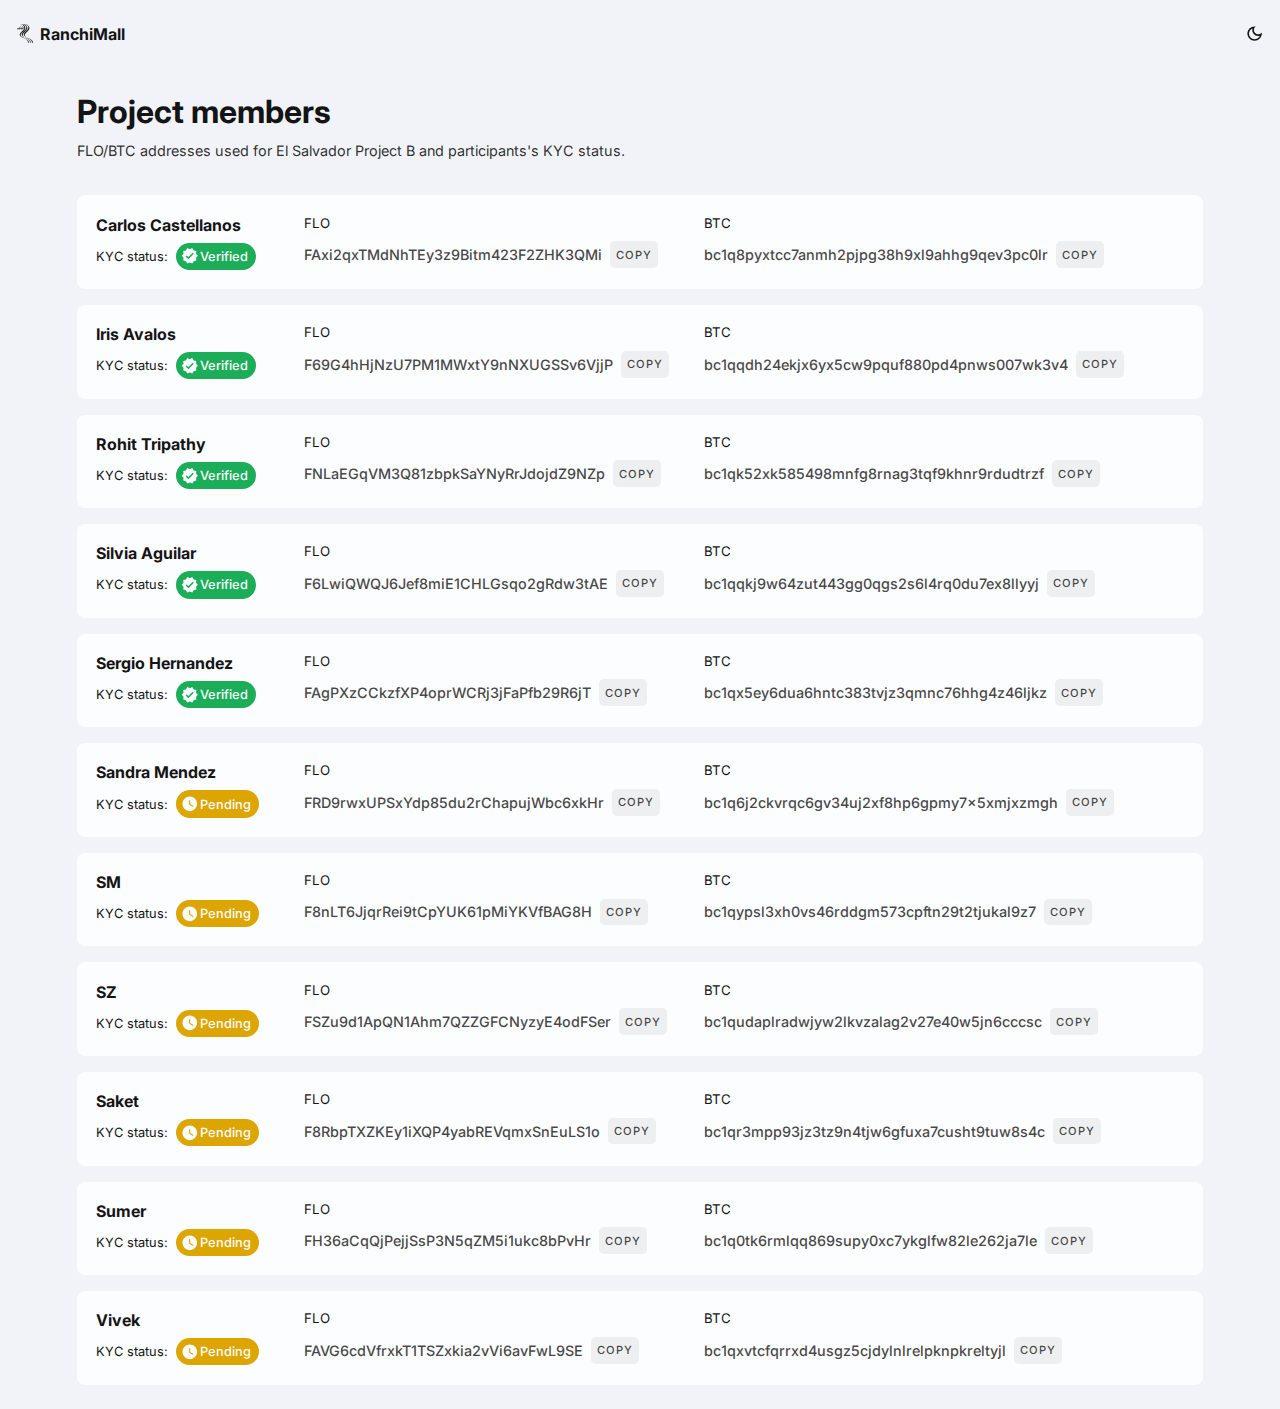
==== members.html @ b09219d0 "Added KYC status of members" ====
<!DOCTYPE html>
<html lang="en">

<head>
    <meta charset="UTF-8">
    <meta http-equiv="X-UA-Compatible" content="IE=edge">
    <meta name="viewport" content="width=device-width, initial-scale=1.0">
    <title>Members</title>
    <link rel="preconnect" href="https://fonts.googleapis.com">
    <link rel="preconnect" href="https://fonts.gstatic.com" crossorigin>
    <link href="https://fonts.googleapis.com/css2?family=Inter:wght@400;500;700&display=swap" rel="stylesheet">
    <link rel="stylesheet" href="css/main.min.css">
    <script src="components.js"></script>
</head>

<body>
    <header class="flex">
        <h1 class="flex align-items-center" style="font-size: 1rem;">
            <svg class="icon" style="margin-right:0.3rem" viewBox="0 0 96 108" xml:space="preserve">
                <path d="M90.2,102.5c-2.4-8.2-9.9-14.5-27.4-23.1c-7.1-3.5-11.8-6.2-14-8.3c-1.7-1.6-3.5-4-4.2-5.5c-0.7-1.7-0.7-5.5,0-7.5
                        c1.3-3.6,2.6-5.2,12.9-15.1c6.2-5.9,9.3-10.3,11.1-15.5c0.7-2.1,0.8-7.6,0.2-9.4C66.5,12,61.7,6.7,53.7,1.6c-3-1.9-4.3-2.1-4.3-0.8
                        c0,0.3-0.5,1.4-1,2.4l-1,1.8l-2.8-1.9c-1.5-1.1-3.4-2.2-4.1-2.6c-1.3-0.7-2.4-0.6-2.4,0.2c0,0.3-1.4,3.4-2,4.4
                        c0,0.1-0.4-0.1-0.9-0.4c-6.1-4.4-8.7-5.5-8.7-3.9c0,0.7-1.8,4.2-4,7.9C16,19.5,9.4,24.9,2.6,24.9c-3,0-2.9-0.1-2,3.4
                        c0.7,2.8,1.1,3.1,3.6,2.3c2.3-0.7,3.9-1.5,5.8-2.9c0.8-0.6,1.5-0.9,1.6-0.9c0.1,0.1,0.5,1,0.7,2.1s0.7,2,0.9,2.1
                        c0.8,0.3,5.1-1.3,7.5-2.9l2.3-1.5l0.5,1.8c0.6,2.4,1,2.7,3.3,2.1c3.9-1,7.7-3.7,11.5-8.2l2-2.4l-0.2,2.1c-0.6,5.4-4.3,11.4-11.3,18
                        c-1.8,1.7-4.7,4.5-6.5,6.2c-10.7,10.2-10,18.6,2,26.5c2.7,1.8,10.3,5.8,15.3,8c0.9,0.4,3.3,1.7,5.3,2.9c11,6.5,16.4,13.1,16.4,19.7
                        c0,1.3,0.1,2.4,0.2,2.6l0,0c0.3,0.3,0.1,0.3,3-0.5c1.4-0.4,2.6-0.9,2.8-1.1c0.4-0.6-0.6-3.7-1.8-6.1c-1.3-2.5-5.6-7-8.9-9.4
                        c-3.8-2.8-9.3-5.9-17-9.7c-8.5-4.2-11.8-6.2-14.7-9.1c-2.6-2.6-3.9-5.3-3.9-8.2c0-4.6,2.3-8.6,8.3-14.1c9.4-8.7,13-13,15.5-18.8
                        c1.3-3,1.4-3.4,1.4-6.7c0-3.1-0.1-3.8-1.1-6l-1.1-2.4l1-1.6c0.5-0.9,1.2-2.1,1.5-2.6l0.5-1l1.5,2.1c1.8,2.6,3.2,6.8,3.2,9.3
                        c0,1.7-0.6,4.7-1.4,6.4c-0.2,0.4-0.4,1-0.5,1.3c-0.1,0.3-1.1,2-2.2,3.7c-2,3-5.2,6.4-13.4,14.2c-5.7,5.4-7.6,8.6-7.8,13.1
                        c-0.2,3.7,0.7,5.9,3.7,9.2c3.2,3.4,6.9,5.8,17.4,11c12.1,6,17.3,9.6,21.3,14.5c2.5,3.2,3.7,5.8,3.9,9.3c0.1,1.6,0.3,3,0.5,3
                        c0.1,0.1,0.8,0,1.4-0.2s1.9-0.5,2.7-0.7l1.5-0.4l-0.2-1.5c-0.7-5.1-5.4-10.8-13.1-16c-4.4-2.9-5.8-3.7-17.3-9.4
                        c-5.7-2.8-9.2-5.1-11.8-7.6c-4.3-4.2-5.1-8.8-2.7-13.9c1.4-2.8,2.7-4.4,12.5-13.8c8-7.7,11.4-13.7,11.4-20.1c0-5.1-2.3-9.9-6.9-14.3
                        c-1.1-1-2-2-2.1-2.2c-0.2-0.4,1.5-3.9,1.9-3.9c1.2,0,7.8,6.3,9.7,9.2c2,3.3,2.5,5,2.5,8.9c0,3.9-0.6,5.9-2.9,9.8
                        c-2.4,4.1-4.2,6-14.2,15.5c-3.4,3.2-5.7,6.1-6.9,8.7c-0.9,2-1.1,2.7-1.1,5.1c0,2.3,0.2,3.2,1,4.9c1.9,4,7.4,8.5,15.4,12.4
                        c12.5,6.1,15.1,7.6,19.4,10.7c7.2,5.3,10.6,10.5,10.6,16c0,1.3,0.1,2.4,0.3,2.5c0.4,0.3,4.8-0.8,5.5-1.3
                        C90.7,104.4,90.7,104.3,90.2,102.5z M20.3,23.3L20.3,23.3c-2,1-3.3,1.4-4.8,1.5L13.3,25l2.3-2.8c3.7-4.5,6.4-8.9,10-16
                        c0.9-1.8,1.8-3.5,2-3.6c0.4-0.4,2.6,1.1,5.1,3.4l2.1,1.9l-1.9,2.8C28.2,17.5,24.5,21.2,20.3,23.3z M39.3,17.4
                        c-1.2,1.7-6.5,5.7-8.6,6.5v0c-1.1,0.4-2.8,0.8-3.9,0.9L24.9,25l2.1-2.6c2.5-3.1,5.1-7,7-10.4c0.7-1.4,1.4-2.5,1.5-2.6
                        c0.3-0.4,1.7,1.4,3,4.1l1.5,3L39.3,17.4z M44.6,10c-0.7,1.2-1.4,2.1-1.5,2.1c-0.1,0-1.5-1.4-3-3l-2.8-3l0.6-1.5
                        c1.1-2.6,1.3-2.7,3.4-1c1.9,1.5,4.5,3.8,4.5,4.1C45.8,7.8,45.3,8.9,44.6,10z"></path>
            </svg>
            RanchiMall
        </h1>
        <theme-toggle></theme-toggle>
    </header>
    <article>
        <div class="grid gap-0-5">
            <!-- <a href="index.html">
                <svg class="icon" xmlns="http://www.w3.org/2000/svg" height="24px" viewBox="0 0 24 24" width="24px"
                    fill="#000000">
                    <path d="M0 0h24v24H0V0z" fill="none" />
                    <path d="M20 11H7.83l5.59-5.59L12 4l-8 8 8 8 1.41-1.41L7.83 13H20v-2z" />
                </svg>
            </a> -->
            <h1>
                Project members
            </h1>
            <p>
                FLO/BTC addresses used for El Salvador Project B and participants's KYC status.
            </p>
        </div>
        <ul></ul>
    </article>
    <template id="member_card_template">
        <li class="member-card">
            <div class="grid gap-0-5">
                <h4 class="name"></h4>
                <div class="kyc-wrapper">
                    KYC status: <span class="kyc-status"></span>
                </div>
            </div>
            <div class="grid gap-0-3">
                <h5>FLO</h5>
                <sm-copy class="flo-address"></sm-copy>
            </div>
            <div class="grid gap-0-3">
                <h5>BTC</h5>
                <sm-copy class="btc-address"></sm-copy>
            </div>
        </li>
    </template>
    <script>
        const members = {
            FAxi2qxTMdNhTEy3z9Bitm423F2ZHK3QMi: {
                name: 'Carlos Castellanos',
                btc: 'bc1q8pyxtcc7anmh2pjpg38h9xl9ahhg9qev3pc0lr',
                verified: true
            },
            F69G4hHjNzU7PM1MWxtY9nNXUGSSv6VjjP: {
                name: 'Iris Avalos',
                btc: 'bc1qqdh24ekjx6yx5cw9pquf880pd4pnws007wk3v4',
                verified: true
            },
            FNLaEGqVM3Q81zbpkSaYNyRrJdojdZ9NZp: {
                name: 'Rohit Tripathy',
                btc: 'bc1qk52xk585498mnfg8rnag3tqf9khnr9rdudtrzf',
                verified: true
            },
            F6LwiQWQJ6Jef8miE1CHLGsqo2gRdw3tAE: {
                name: 'Silvia Aguilar',
                btc: 'bc1qqkj9w64zut443gg0qgs2s6l4rq0du7ex8llyyj',
                verified: true
            },
            FAgPXzCCkzfXP4oprWCRj3jFaPfb29R6jT: {
                name: 'Sergio Hernandez ',
                btc: 'bc1qx5ey6dua6hntc383tvjz3qmnc76hhg4z46ljkz',
                verified: true
            },
            FRD9rwxUPSxYdp85du2rChapujWbc6xkHr: {
                name: 'Sandra Mendez',
                btc: 'bc1q6j2ckvrqc6gv34uj2xf8hp6gpmy7x5xmjxzmgh',
                verified: false
            },
            F8nLT6JjqrRei9tCpYUK61pMiYKVfBAG8H: {
                name: 'SM',
                btc: 'bc1qypsl3xh0vs46rddgm573cpftn29t2tjukal9z7',
                verified: false
            },
            FSZu9d1ApQN1Ahm7QZZGFCNyzyE4odFSer: {
                name: 'SZ',
                btc: 'bc1qudaplradwjyw2lkvzalag2v27e40w5jn6cccsc',
                verified: false
            },
            F8RbpTXZKEy1iXQP4yabREVqmxSnEuLS1o: {
                name: 'Saket',
                btc: 'bc1qr3mpp93jz3tz9n4tjw6gfuxa7cusht9tuw8s4c',
                verified: false
            },
            FH36aCqQjPejjSsP3N5qZM5i1ukc8bPvHr: {
                name: 'Sumer',
                btc: 'bc1q0tk6rmlqq869supy0xc7ykglfw82le262ja7le',
                verified: false
            },
            FAVG6cdVfrxkT1TSZxkia2vVi6avFwL9SE: {
                name: 'Vivek',
                btc: 'bc1qxvtcfqrrxd4usgz5cjdylnlrelpknpkreltyjl',
                verified: false
            }
        }
        const membersList = document.querySelector('ul')
        const membersKeys = Object.keys(members)
        membersKeys.forEach((key) => {
            const { name, btc, verified } = members[key]
            const li = document.getElementById('member_card_template').content.cloneNode(true)
            li.querySelector('.name').textContent = name
            li.querySelector('.flo-address').setAttribute('value', key)
            li.querySelector('.btc-address').setAttribute('value', btc)
            if (verified) {
                li.querySelector('.kyc-status').classList.add('verified')
                li.querySelector('.kyc-status').innerHTML = `
                        <svg class="icon" xmlns="http://www.w3.org/2000/svg" enable-background="new 0 0 24 24" height="24px" viewBox="0 0 24 24" width="24px" fill="#000000"><g><rect fill="none" height="24" width="24"/></g><g><path d="M23,12l-2.44-2.79l0.34-3.69l-3.61-0.82L15.4,1.5L12,2.96L8.6,1.5L6.71,4.69L3.1,5.5L3.44,9.2L1,12l2.44,2.79l-0.34,3.7 l3.61,0.82L8.6,22.5l3.4-1.47l3.4,1.46l1.89-3.19l3.61-0.82l-0.34-3.69L23,12z M10.09,16.72l-3.8-3.81l1.48-1.48l2.32,2.33 l5.85-5.87l1.48,1.48L10.09,16.72z"/></g></svg>
                        Verified
                    `
            } else {
                li.querySelector('.kyc-status').classList.add('pending')
                li.querySelector('.kyc-status').innerHTML = `
                    <svg class="icon" xmlns="http://www.w3.org/2000/svg" enable-background="new 0 0 24 24" height="24px" viewBox="0 0 24 24" width="24px" fill="#000000"><g><rect fill="none" height="24" width="24"/></g><g><g><g><path d="M12,2C6.5,2,2,6.5,2,12s4.5,10,10,10s10-4.5,10-10S17.5,2,12,2z M16.2,16.2L11,13V7h1.5v5.2l4.5,2.7L16.2,16.2z"/></g></g></g></svg>
                    Pending
                `
            }
            membersList.appendChild(li)
        })
    </script>
</body>

</html>
---- css/main.min.css ----
*{padding:0;margin:0;box-sizing:border-box;font-family:"Inter",sans-serif}:root{font-size:clamp(1rem,1.2vmax,1.2rem)}html,body{height:100%}body{--accent-color: #3d5afe;--secondary-color: #ffac2e;--text-color: 20, 20, 20;--foreground-color: 252, 253, 255;--background-color: 241, 243, 248;--danger-color: rgb(255, 75, 75);--green: #1cad59;--yellow: rgb(220, 165, 0);color:rgba(var(--text-color), 1);background-color:rgba(var(--background-color), 1)}body[data-theme=dark]{--accent-color: #6d83ff;--secondary-color: #d60739;--text-color: 220, 220, 220;--foreground-color: 27, 28, 29;--background-color: 21, 22, 22;--danger-color: rgb(255, 106, 106);--green: #00e676;--yellow: rgb(255, 213, 5)}p,strong{font-size:.9rem;max-width:65ch;line-height:1.7;color:rgba(var(--text-color), 0.9)}.icon{width:1.2rem;height:1.2rem;fill:rgba(var(--text-color), 0.9)}.flex{display:flex}.grid{display:grid}.gap-0-3{gap:.3rem}.gap-0-5{gap:.5rem}.gap-1{gap:1rem}.align-content-start{align-content:start}.align-items-center{align-items:center}header{padding:1.5rem 1rem;justify-content:space-between}main{display:grid;gap:1rem;padding:1.5rem max(1rem,6vw);grid-template-columns:repeat(auto-fit, minmax(20rem, 1fr))}.app{display:flex;flex-direction:column;padding:max(1.5rem,3vw);background-color:rgba(var(--foreground-color), 1);border-radius:.5rem;gap:1rem}.app__icon{display:flex;justify-content:center;align-items:center;width:5rem;height:5rem;border-radius:.5rem;background-color:rgba(var(--background-color), 1);margin-bottom:1rem}.app__icon .icon{width:3rem;height:3rem;fill:rgba(var(--text-color), 0.9)}.app li{list-style:none;font-size:.9rem;color:rgba(var(--text-color), 0.8);margin-bottom:.8rem;line-height:1.5}.app a:not([class]){display:flex;align-items:center;text-decoration:none;color:var(--accent-color);font-weight:500}.app a:not([class]):hover{text-decoration:underline}.app a:not([class]) .icon{margin-left:.3rem;width:1em;height:1em;fill:var(--accent-color)}.ext-link{display:flex;gap:.5rem;align-items:center;text-decoration:none;background-color:var(--accent-color);padding:.5rem 1rem;border-radius:.5rem;color:rgba(var(--foreground-color), 1);font-weight:500;align-self:flex-start;margin-top:auto;transition:color .2s,background-color .2s}.ext-link .icon{fill:rgba(var(--foreground-color), 1);transition:fill .2s}.ext-link:hover{color:var(--accent-color);background-color:rgba(var(--foreground-color), 1);box-shadow:0 0 0 .1rem var(--accent-color) inset}.ext-link:hover .icon{fill:var(--accent-color)}article{display:grid;gap:1rem;padding:1.5rem max(1rem,6vw)}ul{display:grid;gap:1rem;margin-top:1rem}.member-card{display:flex;flex-wrap:wrap;gap:1rem;padding:max(1rem,1.5vw);border-radius:.5rem;background-color:rgba(var(--foreground-color), 1)}.member-card h4{min-width:12rem}.member-card h5{font-weight:400}.member-card .kyc-wrapper{display:flex;align-items:center;gap:.5rem;font-size:.8rem}.member-card .kyc-wrapper .icon{width:1.1rem;height:1.1rem}.member-card .kyc-wrapper .kyc-status{display:flex;align-items:center;gap:.1rem;padding:.3rem;border-radius:3rem;font-weight:500;background-color:rgba(var(--text-color), 0.1);padding-right:.5rem}.member-card .kyc-wrapper .kyc-status.pending{background-color:var(--yellow);color:rgba(var(--foreground-color), 1)}.member-card .kyc-wrapper .kyc-status.pending .icon{fill:rgba(var(--foreground-color), 1)}.member-card .kyc-wrapper .kyc-status.verified{background-color:var(--green);color:rgba(var(--foreground-color), 1)}.member-card .kyc-wrapper .kyc-status.verified .icon{fill:rgba(var(--foreground-color), 1)}sm-copy{font-weight:500;font-size:.9rem;color:rgba(var(--text-color), 0.8)}@media screen and (min-width: 768px){main{padding:1.5rem 8vw}sm-copy{min-width:24rem}}
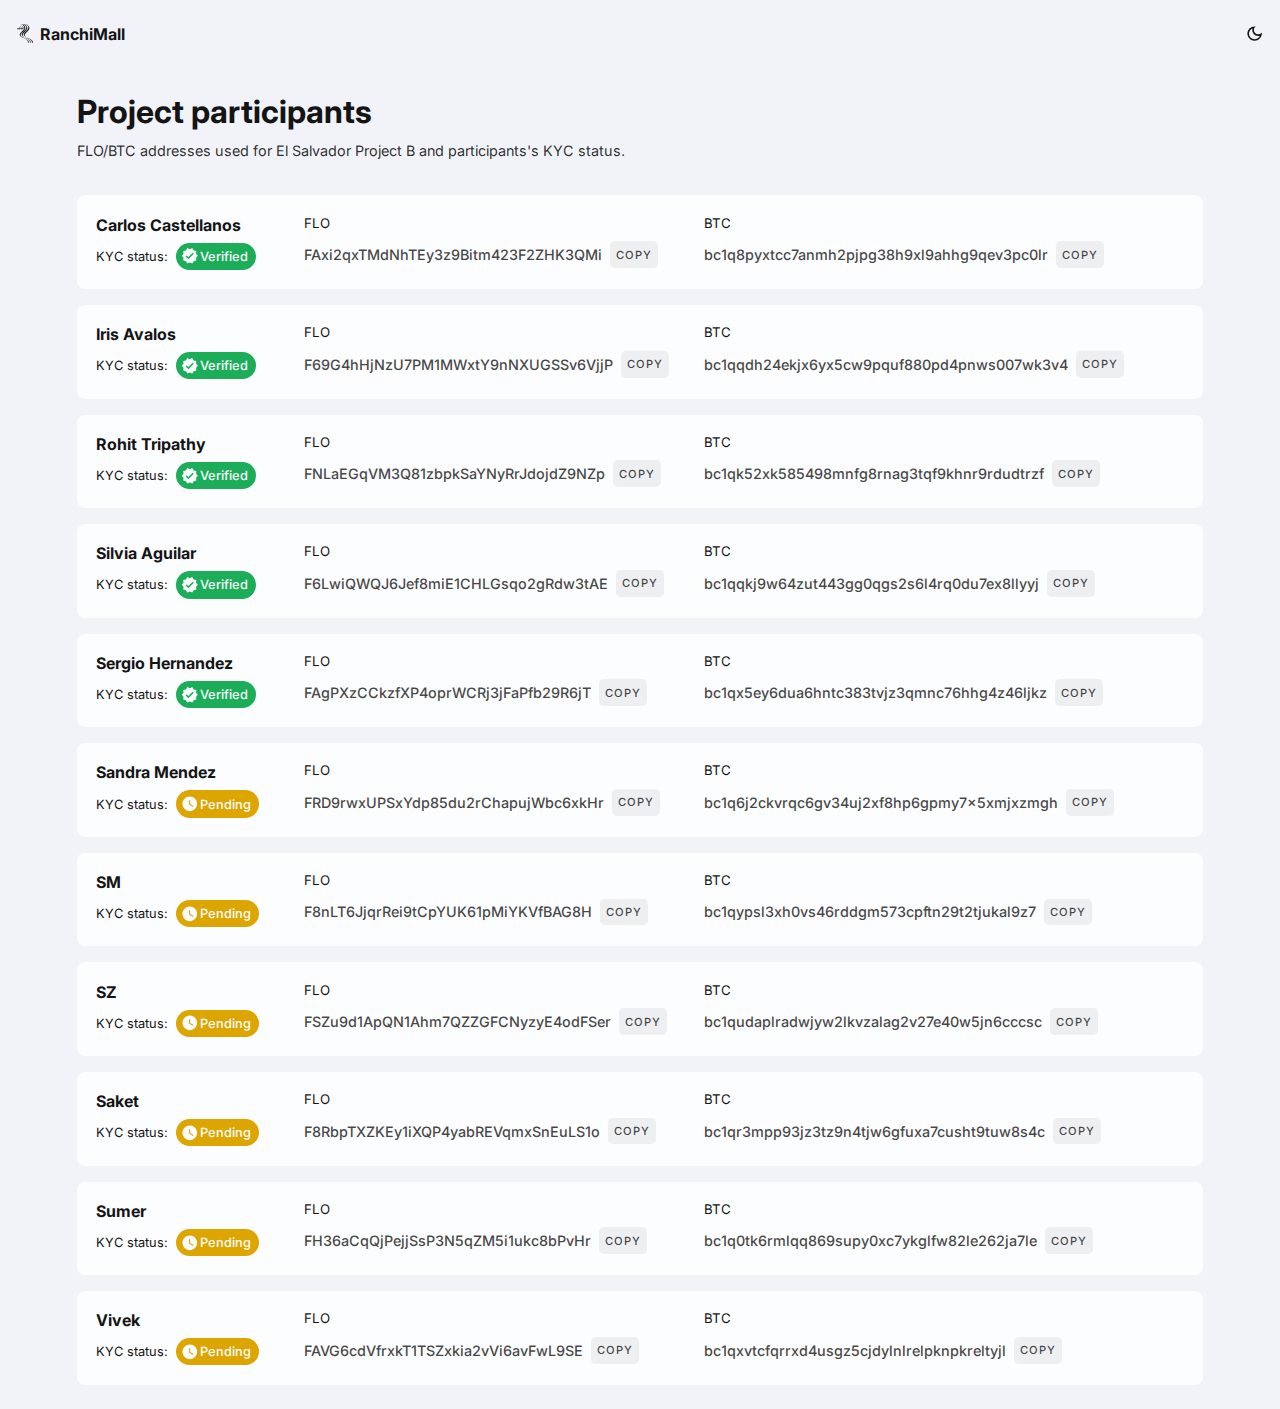
==== commit dbf84cb3: "Text change" ====
--- a/members.html
+++ b/members.html
@@ -5,7 +5,7 @@
     <meta charset="UTF-8">
     <meta http-equiv="X-UA-Compatible" content="IE=edge">
     <meta name="viewport" content="width=device-width, initial-scale=1.0">
-    <title>Members</title>
+    <title>Participants and KYC status</title>
     <link rel="preconnect" href="https://fonts.googleapis.com">
     <link rel="preconnect" href="https://fonts.gstatic.com" crossorigin>
     <link href="https://fonts.googleapis.com/css2?family=Inter:wght@400;500;700&display=swap" rel="stylesheet">
@@ -54,7 +54,7 @@
                 </svg>
             </a> -->
             <h1>
-                Project members
+                Project participants
             </h1>
             <p>
                 FLO/BTC addresses used for El Salvador Project B and participants's KYC status.
